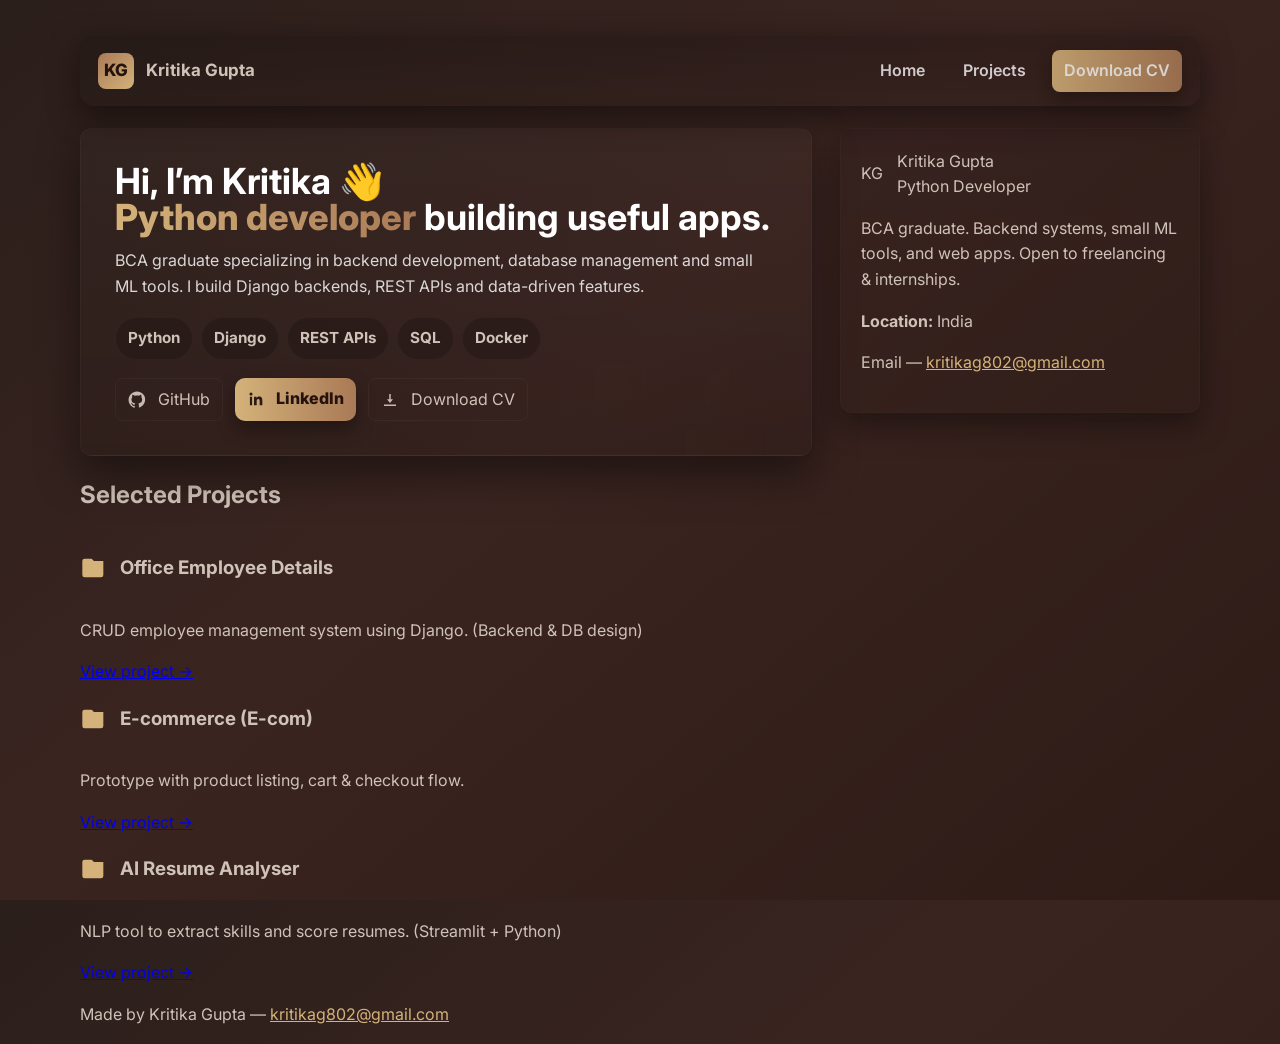
==== index.html @ 47e4eed4 "first commit" ====
<!doctype html>
<html lang="en">
<head>
  <meta charset="utf-8" />
  <meta name="viewport" content="width=device-width,initial-scale=1" />
  <title>Kritika Gupta — Home</title>
  <meta name="description" content="Kritika Gupta — Python developer. Portfolio." />
  <link href="https://fonts.googleapis.com/css2?family=Inter:wght@300;400;600;700;800&display=swap" rel="stylesheet">
  <link rel="stylesheet" href="style.css">
</head>
<body>
  <div class="wrap">

    <!-- NAV -->
    <nav class="nav" role="navigation" aria-label="Main navigation">
      <div class="brand">
        <div class="logo" aria-hidden>KG</div>
        <div class="brand-text">Kritika Gupta</div>
      </div>

      <div class="nav-links" id="navLinks">
        <a href="index.html" aria-current="page">Home</a>
        <a href="projects.html">Projects</a>
        <a class="cta" href="/mnt/data/Kritika.pdf" target="_blank" rel="noopener">Download CV</a>
      </div>

      <button id="navToggle" class="nav-toggle" aria-label="Toggle menu">☰</button>
    </nav>

    <!-- HERO + SIDEBAR -->
    <main>
      <section class="hero">
        <div class="hero-card fade-in">
          <h1>Hi, I’m Kritika 👋<br><span class="accent">Python developer</span> building useful apps.</h1>
          <p class="lead">BCA graduate specializing in backend development, database management and small ML tools. I build Django backends, REST APIs and data-driven features.</p>

          <div class="badges">
            <div class="badge">Python</div>
            <div class="badge">Django</div>
            <div class="badge">REST APIs</div>
            <div class="badge">SQL</div>
            <div class="badge">Docker</div>
          </div>

          <!-- Actions with inline SVG icons -->
          <div class="actions" style="margin-top:18px">
            <a class="btn-ghost" href="https://github.com/Kritikagupt" target="_blank" rel="noopener" aria-label="GitHub">
              <svg width="18" height="18" viewBox="0 0 24 24" fill="currentColor" style="vertical-align:middle;margin-right:8px">
                <path d="M12 .5C5.73.5.75 5.48.75 11.75c0 4.9 3.17 9.06 7.57 10.53.55.1.74-.24.74-.52 0-.26-.01-1.12-.02-2.03-3.08.67-3.73-1.48-3.73-1.48-.5-1.27-1.22-1.61-1.22-1.61-.99-.68.08-.67.08-.67 1.1.08 1.68 1.13 1.68 1.13.97 1.66 2.54 1.18 3.16.9.1-.7.38-1.18.69-1.45-2.46-.28-5.05-1.23-5.05-5.48 0-1.21.43-2.2 1.14-2.98-.11-.28-.5-1.43.11-2.98 0 0 .93-.3 3.06 1.14a10.6 10.6 0 0 1 2.79-.38c.95.01 1.9.13 2.79.38 2.13-1.44 3.06-1.14 3.06-1.14.61 1.55.22 2.7.11 2.98.71.78 1.14 1.77 1.14 2.98 0 4.25-2.59 5.2-5.05 5.48.39.33.73.98.73 1.98 0 1.43-.01 2.58-.01 2.93 0 .29.19.63.75.52 4.4-1.47 7.56-5.63 7.56-10.53C23.25 5.48 18.27.5 12 .5z"/>
              </svg>
              GitHub
            </a>

            <a class="cta" href="https://www.linkedin.com/in/kritika-gupta-817895284" target="_blank" rel="noopener" aria-label="LinkedIn">
              <svg width="18" height="18" viewBox="0 0 24 24" fill="currentColor" style="vertical-align:middle;margin-right:8px">
                <path d="M20.447 20.452h-3.554v-5.569c0-1.328-.024-3.037-1.852-3.037-1.853 0-2.136 1.446-2.136 2.939v5.667H9.35V9h3.414v1.561h.049c.476-.9 1.637-1.852 3.371-1.852 3.604 0 4.269 2.373 4.269 5.459v6.284zM5.337 7.433a2.07 2.07 0 1 1 0-4.14 2.07 2.07 0 0 1 0 4.14zM6.79 20.452H3.885V9H6.79v11.452z"/>
              </svg>
              LinkedIn
            </a>

            <a class="btn-ghost" href="/mnt/data/Kritika.pdf" target="_blank" rel="noopener" aria-label="Download CV">
              <svg width="18" height="18" viewBox="0 0 24 24" fill="currentColor" style="vertical-align:middle;margin-right:8px">
                <path d="M12 16l4-5h-3V4h-2v7H8l4 5zM4 18v2h16v-2H4z"/>
              </svg>
              Download CV
            </a>
          </div>

          <!-- decorative vector -->
          <svg class="hero-illustration" viewBox="0 0 600 400" xmlns="http://www.w3.org/2000/svg" aria-hidden="true">
            <defs>
              <linearGradient id="g1" x1="0" x2="1">
                <stop offset="0" stop-color="#D4B27A" stop-opacity="0.12"/>
                <stop offset="1" stop-color="#A97A56" stop-opacity="0.08"/>
              </linearGradient>
            </defs>
            <g fill="url(#g1)">
              <rect x="50" y="40" rx="26" ry="26" width="220" height="160"/>
              <circle cx="420" cy="120" r="70"/>
              <rect x="300" y="220" rx="18" ry="18" width="220" height="120"/>
            </g>
          </svg>
        </div>

        <!-- PROFILE SIDEBAR -->
        <aside class="profile-card fade-in" aria-labelledby="profile-name">
          <div class="profile-top">
            <!-- if profile.jpg exists it will show; otherwise fallback initials -->
            <div class="avatar-wrap">
              <img src="profile.jpg" alt="Kritika Gupta" class="avatar-img" onerror="this.style.display='none';this.nextElementSibling.style.display='flex'">
              <div class="avatar-fallback" style="display:flex">
                <div class="avatar-initials">KG</div>
              </div>
            </div>

            <div>
              <div id="profile-name" class="name">Kritika Gupta</div>
              <div class="muted">Python Developer</div>
            </div>
          </div>

          <div class="meta">
            <p class="muted">BCA graduate. Backend systems, small ML tools, and web apps. Open to freelancing & internships.</p>
            <p><strong>Location:</strong> India</p>
            <p class="muted">Email — <a href="mailto:kritikag802@gmail.com" style="color:var(--accent)">kritikag802@gmail.com</a></p>
          </div>
        </aside>
      </section>

      <!-- SELECTED PROJECTS PREVIEW -->
      <section class="section">
        <h2>Selected Projects</h2>
        <div class="grid">
          <article class="card">
            <div style="display:flex;align-items:center;gap:12px">
              <svg width="28" height="28" viewBox="0 0 24 24" fill="currentColor" style="flex-shrink:0;color:var(--accent)">
                <path d="M10 4l2 2h8v12a2 2 0 0 1-2 2H4a2 2 0 0 1-2-2V6a2 2 0 0 1 2-2h6z"/>
              </svg>
              <h3>Office Employee Details</h3>
            </div>
            <p class="muted">CRUD employee management system using Django. (Backend & DB design)</p>
            <a href="projects.html#office">View project →</a>
          </article>

          <article class="card">
            <div style="display:flex;align-items:center;gap:12px">
              <svg width="28" height="28" viewBox="0 0 24 24" fill="currentColor" style="flex-shrink:0;color:var(--accent)">
                <path d="M10 4l2 2h8v12a2 2 0 0 1-2 2H4a2 2 0 0 1-2-2V6a2 2 0 0 1 2-2h6z"/>
              </svg>
              <h3>E-commerce (E-com)</h3>
            </div>
            <p class="muted">Prototype with product listing, cart & checkout flow.</p>
            <a href="projects.html#ecom">View project →</a>
          </article>

          <article class="card">
            <div style="display:flex;align-items:center;gap:12px">
              <svg width="28" height="28" viewBox="0 0 24 24" fill="currentColor" style="flex-shrink:0;color:var(--accent)">
                <path d="M10 4l2 2h8v12a2 2 0 0 1-2 2H4a2 2 0 0 1-2-2V6a2 2 0 0 1 2-2h6z"/>
              </svg>
              <h3>AI Resume Analyser</h3>
            </div>
            <p class="muted">NLP tool to extract skills and score resumes. (Streamlit + Python)</p>
            <a href="projects.html#ai-resume">View project →</a>
          </article>
        </div>
      </section>

    </main>

    <footer>
      <p>Made by Kritika Gupta — <a href="mailto:kritikag802@gmail.com" style="color:var(--accent)">kritikag802@gmail.com</a></p>
    </footer>
  </div>

  <script src="script.js"></script>
</body>
</html>
---- style.css ----
/* style.css — Dark + Sharp Brown (professional) theme for Kritika */

:root{
  --bg-dark-1: #2b1f1b;
  --bg-dark-2: #3a2420;
  --panel: #3f2924;
  --muted: #cfc2b8;
  --accent: #d4b27a;
  --accent-2: #a97a56;
  --glass: rgba(255,255,255,0.03);
  --radius: 12px;
  --max-width: 1120px;
}

/* Base */
*{box-sizing:border-box}
html,body{height:100%}
body{
  margin:0;
  font-family: Inter, system-ui, -apple-system, 'Segoe UI', Roboto, 'Helvetica Neue', Arial;
  background: linear-gradient(140deg, var(--bg-dark-1) 0%, var(--bg-dark-2) 45%, #2e1b16 100%);
  color:var(--muted);
  -webkit-font-smoothing:antialiased;
  -moz-osx-font-smoothing:grayscale;
  line-height:1.6;
  padding:36px 24px;
  display:flex;
  justify-content:center;
  align-items:flex-start;
}

.wrap{width:100%;max-width:var(--max-width)}

/* NAV */
.nav{
  display:flex;align-items:center;justify-content:space-between;padding:14px 18px;border-radius:calc(var(--radius) + 2px);
  background: linear-gradient(180deg, rgba(0,0,0,0.18), rgba(0,0,0,0.08));
  box-shadow: 0 10px 30px rgba(13,9,8,0.6);
  position:relative;
}
.brand{display:flex;align-items:center;gap:12px;font-weight:700;font-size:1.06rem;color:var(--muted)}
.brand .logo{width:36px;height:36px;border-radius:8px;background:linear-gradient(135deg,var(--accent-2),var(--accent));display:flex;align-items:center;justify-content:center;font-weight:800;color:#23120e}
.brand-text{font-weight:700;color:var(--muted)}

.nav-links{display:flex;gap:14px;align-items:center}
.nav-links a{color:rgba(255,255,255,0.9);text-decoration:none;padding:8px 12px;border-radius:8px;font-weight:600;opacity:0.85}
.nav-links a:hover{opacity:1;color:#fff}

.cta{background:linear-gradient(90deg,var(--accent),var(--accent-2));color:#23120e;padding:8px 12px;border-radius:10px;font-weight:800;text-decoration:none;box-shadow:0 8px 18px rgba(0,0,0,0.35)}
.btn-ghost{background:transparent;border:1px solid rgba(255,255,255,0.04);padding:8px 12px;border-radius:8px;color:var(--muted);text-decoration:none}

/* mobile nav toggle */
.nav-toggle{display:none;background:transparent;border:0;color:var(--muted);font-size:20px;cursor:pointer}
@media (max-width:880px){
  .nav-links{display:none;flex-direction:column;position:absolute;right:18px;top:68px;background:var(--panel);padding:12px;border-radius:12px;box-shadow:0 12px 40px rgba(0,0,0,0.6)}
  .nav-toggle{display:block}
}

/* HERO */
.hero{display:grid;grid-template-columns:1fr 360px;gap:28px;align-items:start;margin-top:22px}
@media (max-width:920px){.hero{grid-template-columns:1fr}}

.hero-card{
  position:relative;overflow:hidden;border-radius:var(--radius);padding:34px;background:linear-gradient(180deg, rgba(255,255,255,0.02), rgba(0,0,0,0.08));
  box-shadow:0 18px 40px rgba(8,6,5,0.5);
  border:1px solid rgba(255,255,255,0.03);
}
.hero-illustration{position:absolute;right:16px;bottom:-40px;width:260px;max-width:30%;opacity:0.08;pointer-events:none;filter:grayscale(10%)}

h1{font-size:36px;margin:0 0 12px 0;line-height:1.02;color:#fff}
.accent{background:linear-gradient(90deg,var(--accent),var(--accent-2));-webkit-background-clip:text;background-clip:text;color:transparent;font-weight:800}
.lead{color:rgba(255,255,255,0.82);margin:0 0 18px 0}

.badges{display:flex;gap:8px;flex-wrap:wrap}
.badge{padding:8px 12px;background:rgba(0,0,0,0.18);border-radius:999px;border:1px solid rgba(255,255,255,0.03);font-weight:700;color:var(--muted);font-size:0.95rem}

.actions{margin-top:18px;display:flex;gap:12px;flex-wrap:wrap}
.actions a svg{opacity:0.95;vertical-align:middle}
.actions a:hover svg{transform:scale(1.06);transition:transform .12s}

/* PROFILE SIDEBAR */
.profile-card{border-radius:var(--radius);padding:20px;background:linear-gradient(180deg, rgba(0,0,0,0.06), rgba(0,0,0,0.04));box-shadow:0 12px 30px rgba(8,6,5,0.45);border:1px solid rgba(255,255,255,0.02)}
.profile-top{display:flex;gap:14px;align-items:center}
.avatar-wrap{display:flex;align-items:center;gap:12px;margin-top:0}
.avatar-img{width:88px;height:88px;border-radius:12px;object-fit:cover;display:block;box-shadow:0 8px 30px rgba(0,0,0,0.45);border:2px solid rgba(255,255,255,0.03}
.avatar-fallback{width:88px;height:88px;border-radius:12px;background:linear-gradient(135deg,var(--accent-2),var(--accent));align-items:center;justify-content:center;box-shadow:0 8px 30px rgba(0,0,0,0.45)}
.avatar-initials{font-weight:800;color:#23120e;font-size:28px}

.name{font-weight:800;font-size:1.05rem;color:#fff}
.meta{margin-top:12px}
.meta p{margin:6px 0;color:var(--muted)}

/* PROJECTS */
.section{margin-top:18px}
.grid{display:grid;grid-template-columns:repeat(3,1fr);gap:16px}
@media (max-width:1100px){.grid{grid-template-columns:repeat(2,1fr)}}
@media (max-width:700px){.grid{grid-template-columns:1fr}}

.card{position:relative;overflow:hidden;border-radius:12px;padding:18px;background:var(--panel);box-shadow:0 8px 30px rgba(8,6,5,0.45);border:1px solid rgba(255,255,255,0.02);transition:transform .28s ease, box-shadow .28s ease}
.card:hover{transform:translateY(-8px);box-shadow:0 24px 60px rgba(4,3,3,0.6)}
.card h3{margin:0 0 8px 0;color:#fff}
.card p{margin:0 0 12px 0;color:var(--muted)}
.card a{font-weight:700;color:var(--accent)}
.card .tag{display:inline-block;padding:6px 10px;border-radius:999px;font-size:12px;background:rgba(0,0,0,0.12);border:1px solid rgba(255,255,255,0.02);color:var(--muted);margin-top:8px}

/* SKILLS */
.skills{display:flex;flex-direction:column;gap:12px}
.skill{display:flex;align-items:center;gap:12px}
.skill strong{width:140px;color:rgba(255,255,255,0.92)}
.skill .bar{height:10px;background:rgba(255,255,255,0.03);border-radius:999px;overflow:hidden;flex:1}
.skill .bar > span{display:block;height:100%;border-radius:999px;background:linear-gradient(90deg,var(--accent),var(--accent-2));width:0;transition:width 1000ms cubic-bezier(.2,.9,.3,1)}
.skill[data-fill='92'] .bar > span{width:92%}
.skill[data-fill='85'] .bar > span{width:85%}
.skill[data-fill='78'] .bar > span{width:78%}
.skill[data-fill='80'] .bar > span{width:80%}
.skill[data-fill='65'] .bar > span{width:65%}
.loaded .skill .bar > span{opacity:1}

/* FORM (not used) */
form.card{display:flex;flex-direction:column;gap:10px}
form input, form textarea{width:100%;padding:12px;border-radius:8px;border:1px solid rgba(255,255,255,0.04);background:transparent;color:var(--muted)}

/* FOOTER */
footer{margin-top:28px;text-align:center;color:var(--muted);font-size:14px}

/* helpers */
.muted{color:var(--muted)}
.row{display:flex;gap:14px}

/* Accessibility: focus ring */
a:focus, button:focus, input:focus, textarea:focus{outline:3px solid rgba(168,135,102,0.14);outline-offset:3px}

/* small screen tweaks */
@media (max-width:520px){
  body{padding:20px 12px}
  h1{font-size:26px}
  .brand{font-size:0.95rem}
}
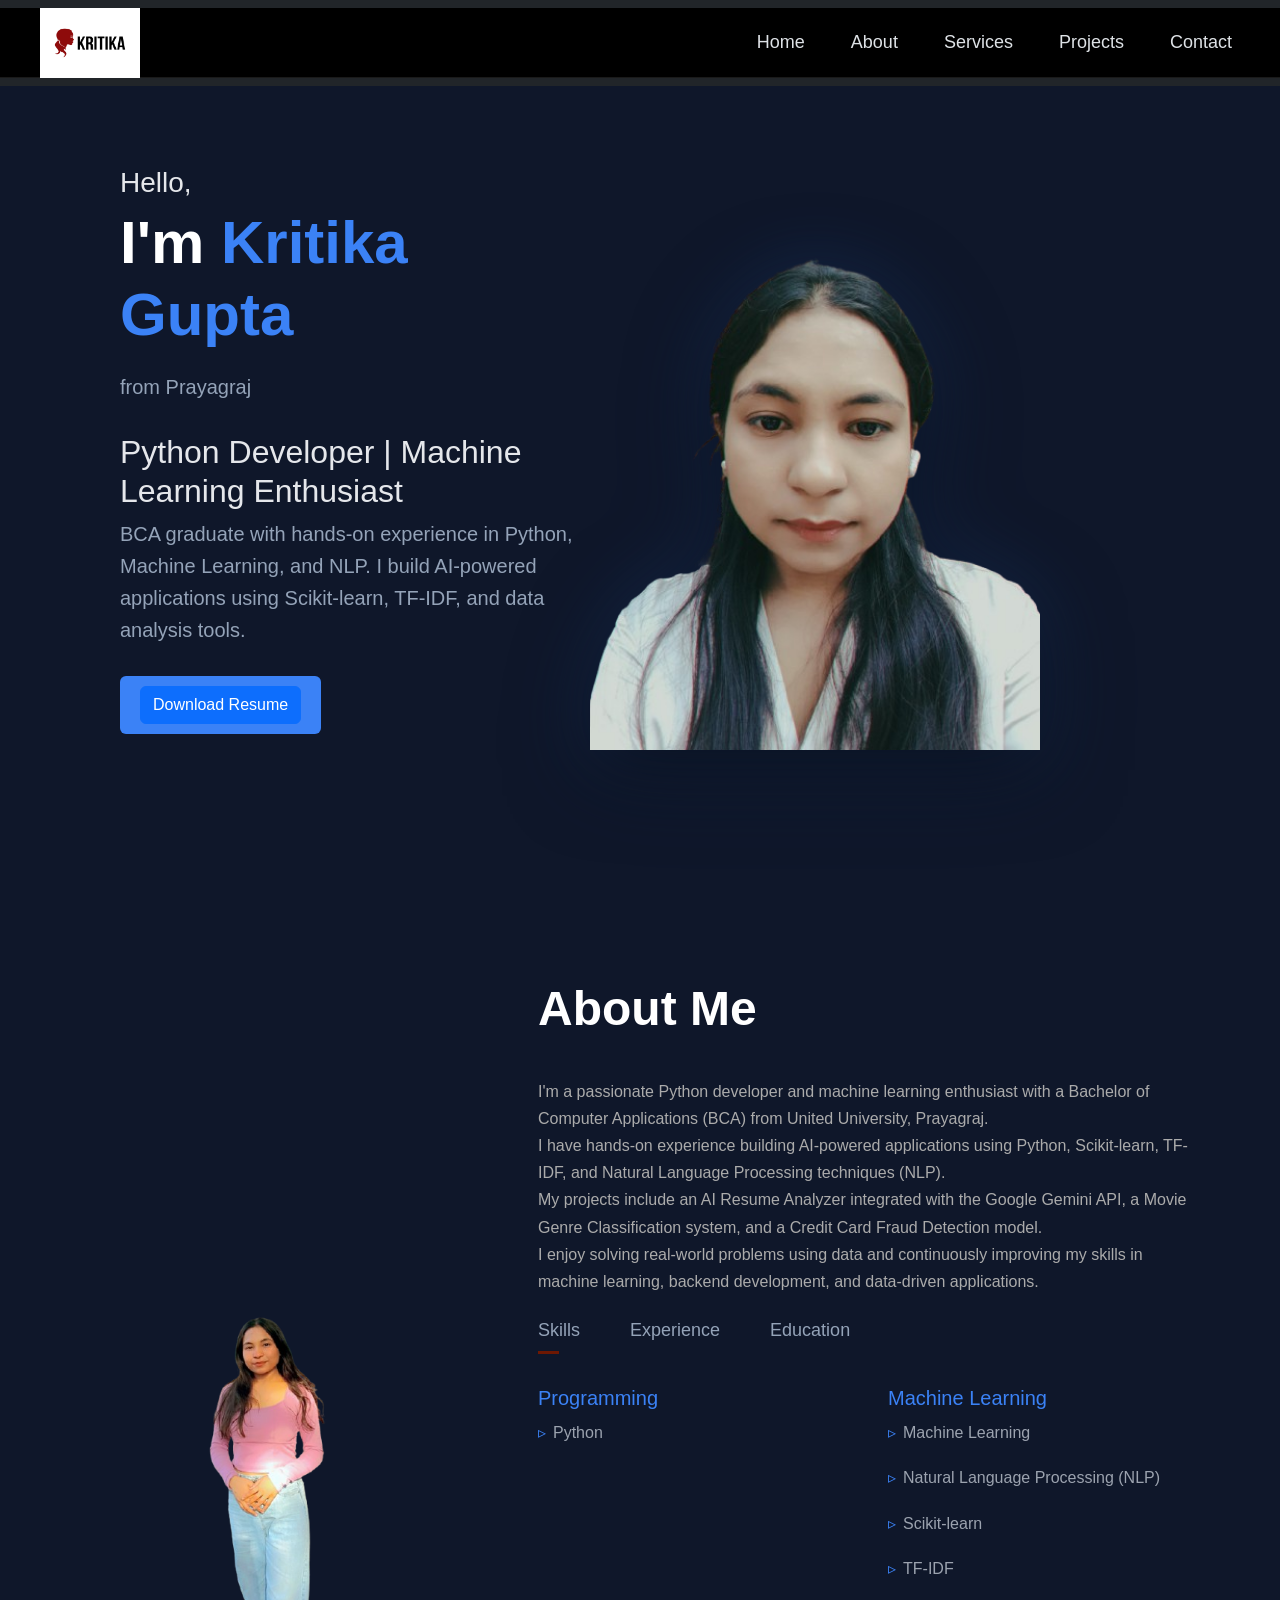
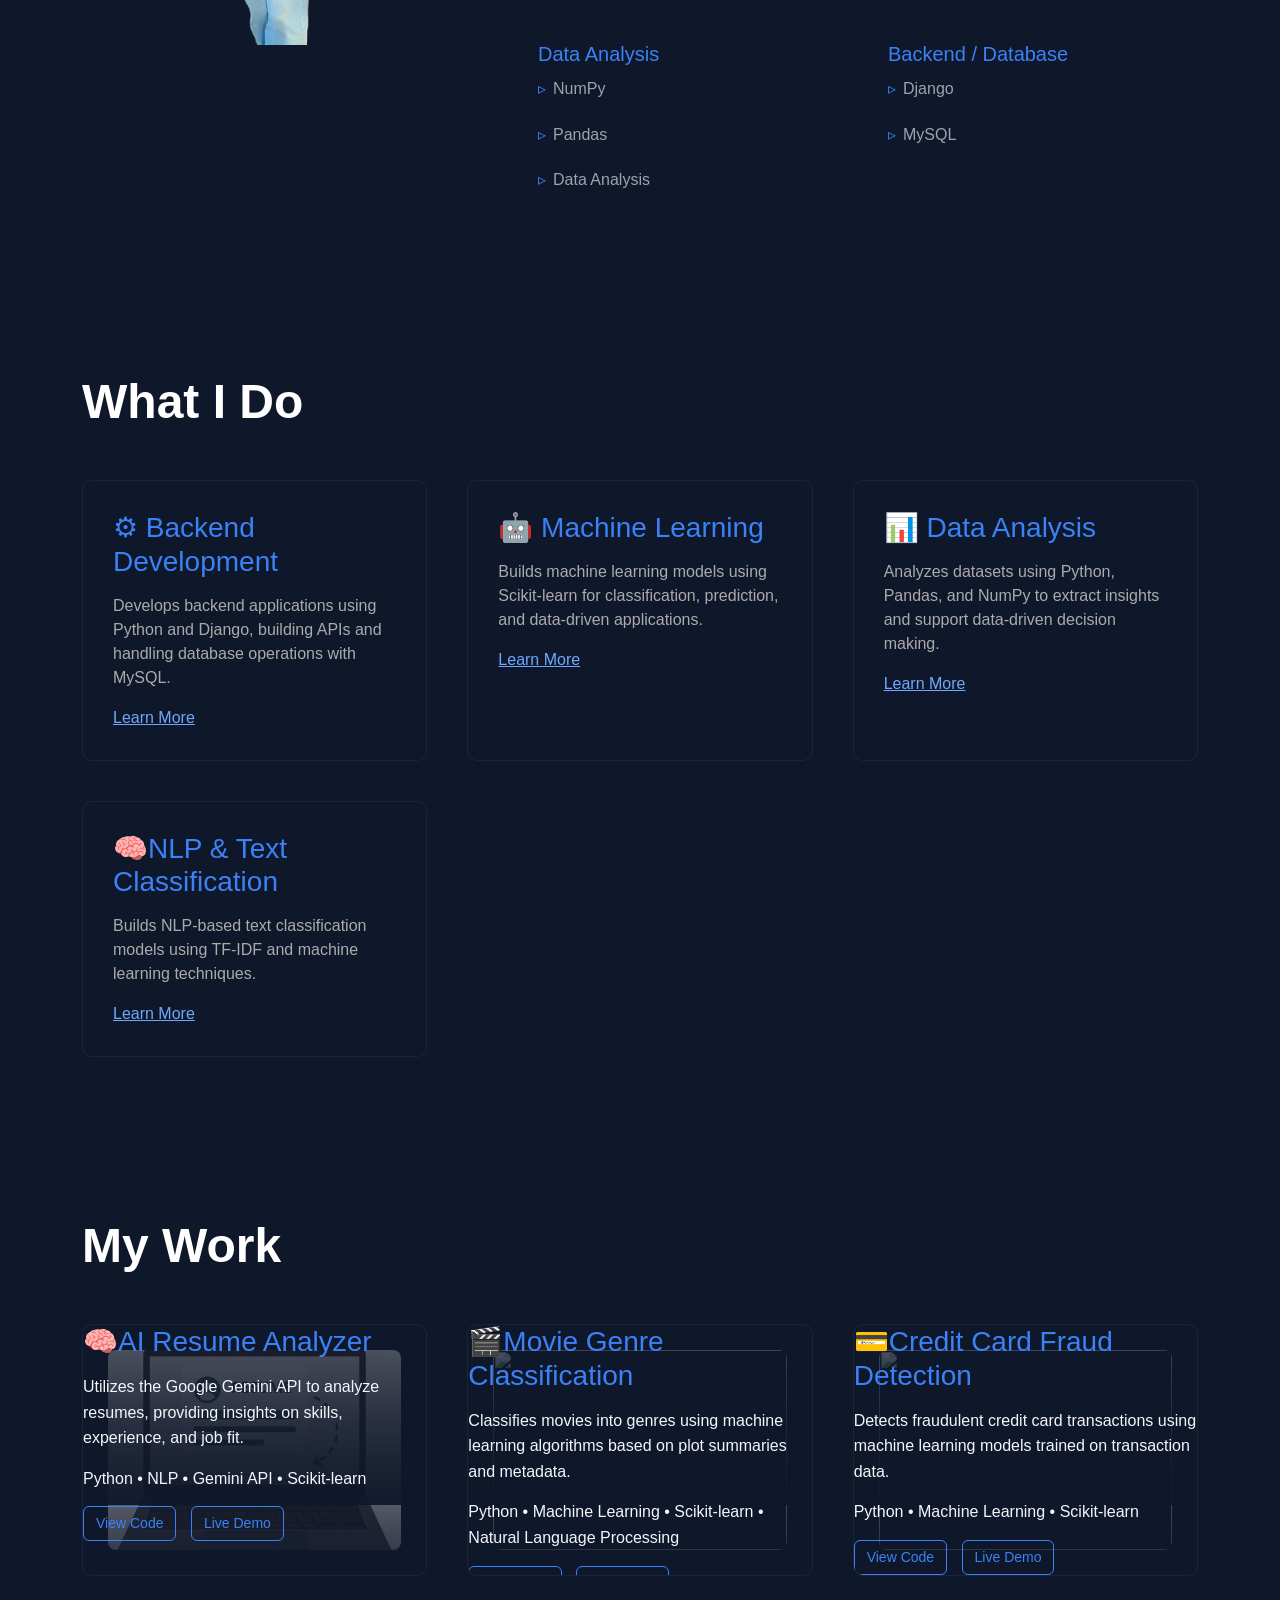
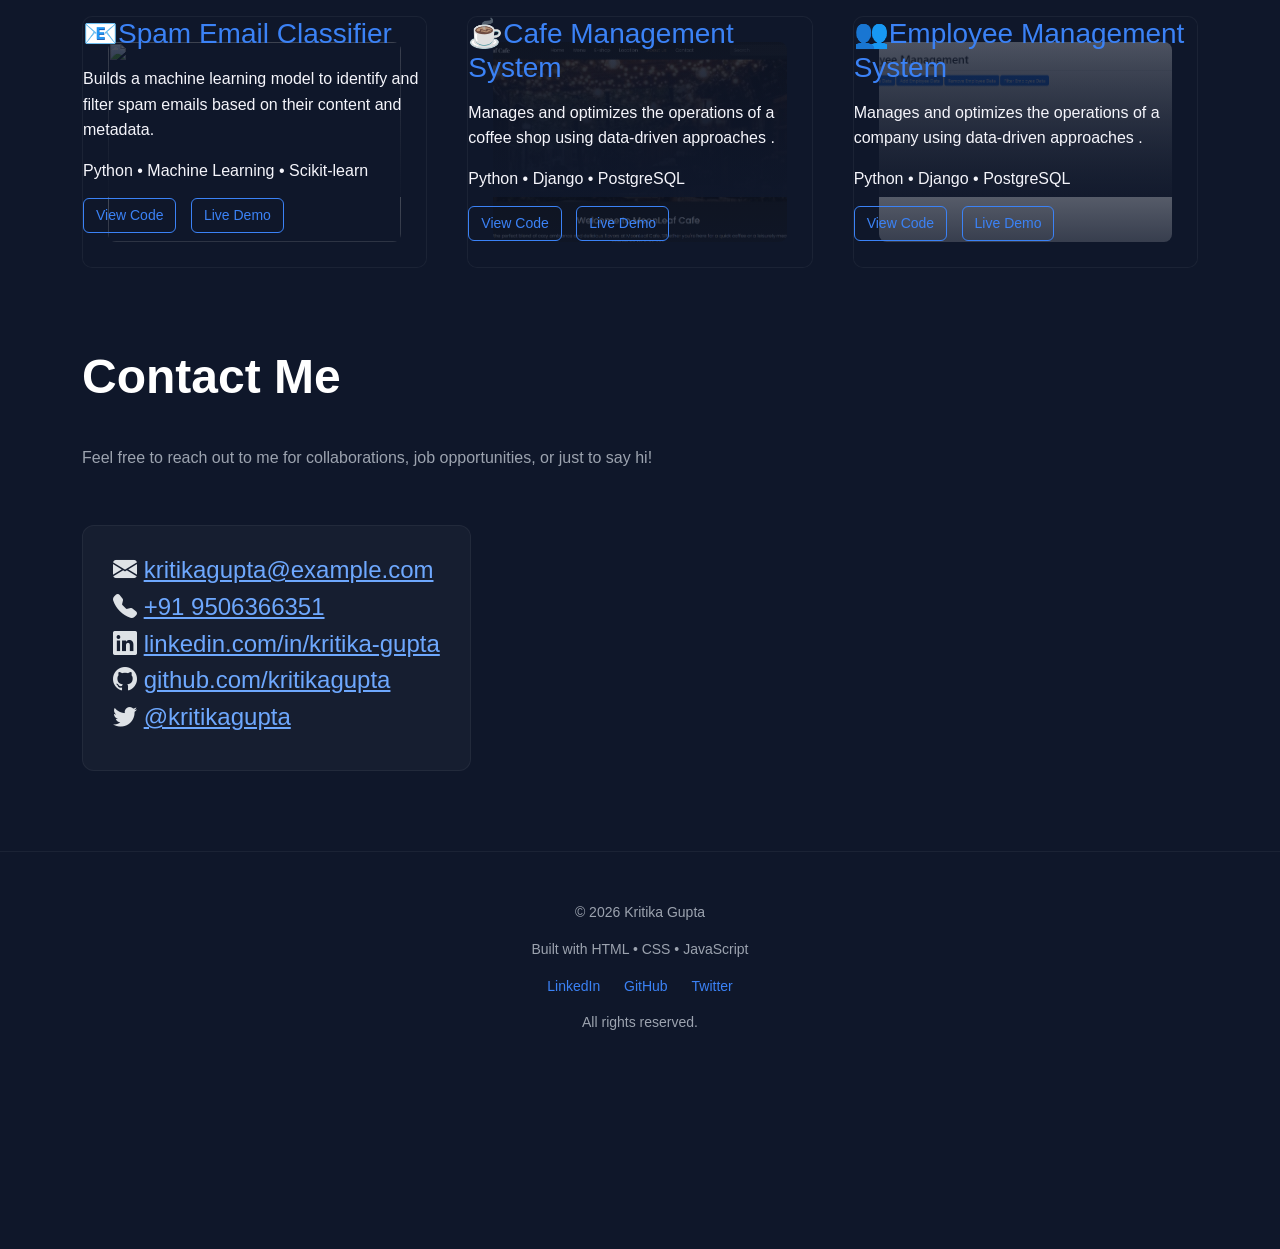
==== commit b5405b6b: "commit" ====
--- a/index.html
+++ b/index.html
@@ -1,158 +1,350 @@
-<!doctype html>
+<!DOCTYPE html>
 <html lang="en">
 <head>
-  <meta charset="utf-8" />
-  <meta name="viewport" content="width=device-width,initial-scale=1" />
-  <title>Kritika Gupta — Home</title>
-  <meta name="description" content="Kritika Gupta — Python developer. Portfolio." />
-  <link href="https://fonts.googleapis.com/css2?family=Inter:wght@300;400;600;700;800&display=swap" rel="stylesheet">
+  <meta charset="UTF-8">
+  <meta name="viewport" content="width=device-width, initial-scale=1.0">
+  <title>My Portfolio</title>
+  <link href="https://cdn.jsdelivr.net/npm/bootstrap@5.3.8/dist/css/bootstrap.min.css" 
+  rel="stylesheet" integrity="sha384-sRIl4kxILFvY47J16cr9ZwB07vP4J8+LH7qKQnuqkuIAvNWLzeN8tE5YBujZqJLB" crossorigin="anonymous">
+  <link rel="stylesheet" href="https://cdn.jsdelivr.net/npm/bootstrap-icons@1.11.3/font/bootstrap-icons.css">
+  <link rel="stylesheet" href="https://cdnjs.cloudflare.com/ajax/libs/font-awesome/6.5.0/css/all.min.css">
   <link rel="stylesheet" href="style.css">
 </head>
 <body>
-  <div class="wrap">
-
-    <!-- NAV -->
-    <nav class="nav" role="navigation" aria-label="Main navigation">
-      <div class="brand">
-        <div class="logo" aria-hidden>KG</div>
-        <div class="brand-text">Kritika Gupta</div>
-      </div>
-
-      <div class="nav-links" id="navLinks">
-        <a href="index.html" aria-current="page">Home</a>
-        <a href="projects.html">Projects</a>
-        <a class="cta" href="/mnt/data/Kritika.pdf" target="_blank" rel="noopener">Download CV</a>
-      </div>
-
-      <button id="navToggle" class="nav-toggle" aria-label="Toggle menu">☰</button>
-    </nav>
-
-    <!-- HERO + SIDEBAR -->
-    <main>
-      <section class="hero">
-        <div class="hero-card fade-in">
-          <h1>Hi, I’m Kritika 👋<br><span class="accent">Python developer</span> building useful apps.</h1>
-          <p class="lead">BCA graduate specializing in backend development, database management and small ML tools. I build Django backends, REST APIs and data-driven features.</p>
-
-          <div class="badges">
-            <div class="badge">Python</div>
-            <div class="badge">Django</div>
-            <div class="badge">REST APIs</div>
-            <div class="badge">SQL</div>
-            <div class="badge">Docker</div>
+<!------------------navbar------------------ -->
+ <nav class="navbar navbar-expand-lg navbar-dark bg-dark fixed-top">
+    <div class="container-fluid">
+      <a class="navbar-brand d-flex align-items-center" href="#">
+        <img src="images/logo.png" alt="Logo" width="100" height="70" class="d-inline-block align-top me-2">
+      </a>
+      <button class="navbar-toggler" type="button" data-bs-toggle="collapse" data-bs-target="#navbarNav" aria-controls="navbarNav" aria-expanded="false" aria-label="Toggle navigation">
+        <span class="navbar-toggler-icon"></span>
+      </button>
+      <div class="collapse navbar-collapse" id="navbarNav">
+        <ul class="navbar-nav ms-auto">
+          <li class="nav-item">
+            <a class="nav-link" href="#header">Home</a>
+          </li>
+          <li class="nav-item">
+            <a class="nav-link" href="#about">About </a>
+          </li>
+          <li class="nav-item">
+            <a class="nav-link" href="#services">Services</a>
+          </li>
+          <li class="nav-item">
+            <a class="nav-link" href="#projects">Projects</a>
+          </li>
+          <li class="nav-item">
+            <a class="nav-link" href="#contact">Contact</a>
+          </li>
+        </ul>
+      </div>
+    </div>
+  </nav>
+<!-- ------------------header------------------ -->
+<div id="header">
+  <section class="hero">
+    <div class="hero-text">
+        <h3>Hello,</h3> <h1>I'm <span>Kritika Gupta</span> 
+        </h1>
+        <p class="location">from Prayagraj</p>
+        
+        <h2>Python Developer | Machine Learning Enthusiast</h2>
+        <p>BCA graduate with hands-on experience in Python, Machine Learning,
+          and NLP. I build AI-powered applications using Scikit-learn,
+          TF-IDF, and data analysis tools.
+        </p>
+
+        <button>
+          <a href="resume.pdf" class="btn btn-primary" download>Download Resume</a>
+        </button>
+    </div>
+
+    <div class="hero-image">
+        <img src="images/me1.png" alt="Kritika">
+    </div>
+  </section>
+</div> 
+<!------------------about------------------>
+<div id="about" class="fade-in">
+  <div class="container">
+    <div class="row">
+      <div class="about-col-1">
+         <img src="images/me2.png">
+      </div>
+        <div class="about-col-2">
+          <h1 class="sub-title">About Me</h1>
+          <p>I'm a passionate Python developer and machine learning enthusiast with a Bachelor of Computer Applications (BCA) from United University, Prayagraj.
+
+              <br>I have hands-on experience building AI-powered applications using Python, Scikit-learn, TF-IDF, and Natural Language Processing techniques (NLP).
+
+              <br>My projects include an AI Resume Analyzer integrated with the Google Gemini API, a Movie Genre Classification system, and a Credit Card Fraud Detection model.
+              <br>I enjoy solving real-world problems using data and continuously improving my skills in machine learning, backend development, and data-driven applications.</p>
+          <div class="tab-titles">
+           <button class="tab-links active-links" onclick="opentab(event,'skills')">Skills</button>
+           <button class="tab-links" onclick="opentab(event,'experience')">Experience</button>
+           <button class="tab-links" onclick="opentab(event,'education')">Education</button>
           </div>
-
-          <!-- Actions with inline SVG icons -->
-          <div class="actions" style="margin-top:18px">
-            <a class="btn-ghost" href="https://github.com/Kritikagupt" target="_blank" rel="noopener" aria-label="GitHub">
-              <svg width="18" height="18" viewBox="0 0 24 24" fill="currentColor" style="vertical-align:middle;margin-right:8px">
-                <path d="M12 .5C5.73.5.75 5.48.75 11.75c0 4.9 3.17 9.06 7.57 10.53.55.1.74-.24.74-.52 0-.26-.01-1.12-.02-2.03-3.08.67-3.73-1.48-3.73-1.48-.5-1.27-1.22-1.61-1.22-1.61-.99-.68.08-.67.08-.67 1.1.08 1.68 1.13 1.68 1.13.97 1.66 2.54 1.18 3.16.9.1-.7.38-1.18.69-1.45-2.46-.28-5.05-1.23-5.05-5.48 0-1.21.43-2.2 1.14-2.98-.11-.28-.5-1.43.11-2.98 0 0 .93-.3 3.06 1.14a10.6 10.6 0 0 1 2.79-.38c.95.01 1.9.13 2.79.38 2.13-1.44 3.06-1.14 3.06-1.14.61 1.55.22 2.7.11 2.98.71.78 1.14 1.77 1.14 2.98 0 4.25-2.59 5.2-5.05 5.48.39.33.73.98.73 1.98 0 1.43-.01 2.58-.01 2.93 0 .29.19.63.75.52 4.4-1.47 7.56-5.63 7.56-10.53C23.25 5.48 18.27.5 12 .5z"/>
-              </svg>
-              GitHub
-            </a>
-
-            <a class="cta" href="https://www.linkedin.com/in/kritika-gupta-817895284" target="_blank" rel="noopener" aria-label="LinkedIn">
-              <svg width="18" height="18" viewBox="0 0 24 24" fill="currentColor" style="vertical-align:middle;margin-right:8px">
-                <path d="M20.447 20.452h-3.554v-5.569c0-1.328-.024-3.037-1.852-3.037-1.853 0-2.136 1.446-2.136 2.939v5.667H9.35V9h3.414v1.561h.049c.476-.9 1.637-1.852 3.371-1.852 3.604 0 4.269 2.373 4.269 5.459v6.284zM5.337 7.433a2.07 2.07 0 1 1 0-4.14 2.07 2.07 0 0 1 0 4.14zM6.79 20.452H3.885V9H6.79v11.452z"/>
-              </svg>
-              LinkedIn
-            </a>
-
-            <a class="btn-ghost" href="/mnt/data/Kritika.pdf" target="_blank" rel="noopener" aria-label="Download CV">
-              <svg width="18" height="18" viewBox="0 0 24 24" fill="currentColor" style="vertical-align:middle;margin-right:8px">
-                <path d="M12 16l4-5h-3V4h-2v7H8l4 5zM4 18v2h16v-2H4z"/>
-              </svg>
-              Download CV
-            </a>
-          </div>
-
-          <!-- decorative vector -->
-          <svg class="hero-illustration" viewBox="0 0 600 400" xmlns="http://www.w3.org/2000/svg" aria-hidden="true">
-            <defs>
-              <linearGradient id="g1" x1="0" x2="1">
-                <stop offset="0" stop-color="#D4B27A" stop-opacity="0.12"/>
-                <stop offset="1" stop-color="#A97A56" stop-opacity="0.08"/>
-              </linearGradient>
-            </defs>
-            <g fill="url(#g1)">
-              <rect x="50" y="40" rx="26" ry="26" width="220" height="160"/>
-              <circle cx="420" cy="120" r="70"/>
-              <rect x="300" y="220" rx="18" ry="18" width="220" height="120"/>
-            </g>
-          </svg>
-        </div>
-
-        <!-- PROFILE SIDEBAR -->
-        <aside class="profile-card fade-in" aria-labelledby="profile-name">
-          <div class="profile-top">
-            <!-- if profile.jpg exists it will show; otherwise fallback initials -->
-            <div class="avatar-wrap">
-              <img src="profile.jpg" alt="Kritika Gupta" class="avatar-img" onerror="this.style.display='none';this.nextElementSibling.style.display='flex'">
-              <div class="avatar-fallback" style="display:flex">
-                <div class="avatar-initials">KG</div>
-              </div>
-            </div>
-
-            <div>
-              <div id="profile-name" class="name">Kritika Gupta</div>
-              <div class="muted">Python Developer</div>
-            </div>
-          </div>
-
-          <div class="meta">
-            <p class="muted">BCA graduate. Backend systems, small ML tools, and web apps. Open to freelancing & internships.</p>
-            <p><strong>Location:</strong> India</p>
-            <p class="muted">Email — <a href="mailto:kritikag802@gmail.com" style="color:var(--accent)">kritikag802@gmail.com</a></p>
-          </div>
-        </aside>
-      </section>
-
-      <!-- SELECTED PROJECTS PREVIEW -->
-      <section class="section">
-        <h2>Selected Projects</h2>
-        <div class="grid">
-          <article class="card">
-            <div style="display:flex;align-items:center;gap:12px">
-              <svg width="28" height="28" viewBox="0 0 24 24" fill="currentColor" style="flex-shrink:0;color:var(--accent)">
-                <path d="M10 4l2 2h8v12a2 2 0 0 1-2 2H4a2 2 0 0 1-2-2V6a2 2 0 0 1 2-2h6z"/>
-              </svg>
-              <h3>Office Employee Details</h3>
-            </div>
-            <p class="muted">CRUD employee management system using Django. (Backend & DB design)</p>
-            <a href="projects.html#office">View project →</a>
-          </article>
-
-          <article class="card">
-            <div style="display:flex;align-items:center;gap:12px">
-              <svg width="28" height="28" viewBox="0 0 24 24" fill="currentColor" style="flex-shrink:0;color:var(--accent)">
-                <path d="M10 4l2 2h8v12a2 2 0 0 1-2 2H4a2 2 0 0 1-2-2V6a2 2 0 0 1 2-2h6z"/>
-              </svg>
-              <h3>E-commerce (E-com)</h3>
-            </div>
-            <p class="muted">Prototype with product listing, cart & checkout flow.</p>
-            <a href="projects.html#ecom">View project →</a>
-          </article>
-
-          <article class="card">
-            <div style="display:flex;align-items:center;gap:12px">
-              <svg width="28" height="28" viewBox="0 0 24 24" fill="currentColor" style="flex-shrink:0;color:var(--accent)">
-                <path d="M10 4l2 2h8v12a2 2 0 0 1-2 2H4a2 2 0 0 1-2-2V6a2 2 0 0 1 2-2h6z"/>
-              </svg>
-              <h3>AI Resume Analyser</h3>
-            </div>
-            <p class="muted">NLP tool to extract skills and score resumes. (Streamlit + Python)</p>
-            <a href="projects.html#ai-resume">View project →</a>
-          </article>
-        </div>
-      </section>
-
-    </main>
-
-    <footer>
-      <p>Made by Kritika Gupta — <a href="mailto:kritikag802@gmail.com" style="color:var(--accent)">kritikag802@gmail.com</a></p>
-    </footer>
-  </div>
-
-  <script src="script.js"></script>
+          <div class="tab-contents active-tab" id="skills">
+
+             <div class="skills-grid">
+
+                <div class="skill-group">
+                   <h4>Programming</h4>
+                      <ul>
+                        <li>Python</li>
+                      </ul>
+                </div>
+
+                <div class="skill-group">
+                  <h4>Machine Learning</h4>
+                    <ul>
+                      <li>Machine Learning</li>
+                      <li>Natural Language Processing (NLP)</li>
+                      <li>Scikit-learn</li>
+                      <li>TF-IDF</li>
+                    </ul>
+                </div>
+
+                <div class="skill-group">
+                 <h4>Data Analysis</h4>
+                   <ul>
+                     <li>NumPy</li>
+                     <li>Pandas</li>
+                     <li>Data Analysis</li>
+                   </ul>
+                </div>
+
+                <div class="skill-group">
+                 <h4>Backend / Database</h4>
+                  <ul>
+                   <li>Django</li>
+                   <li>MySQL</li>
+                   </ul>
+                </div>
+
+             </div>
+
+          
+ 
+        </div>
+
+        <div class="tab-contents" id="experience">
+          <ul>
+           
+              <li>
+                 <span>Software Testing Intern – PIYSAN MedCare Pvt. Ltd.</span><br>
+                  Performed functional testing of PHP-based web applications, identified bugs, and validated application features to improve software reliability.              </li>
+
+               <li>
+                  <span>Software Developer Intern – Bluestock Finetech</span><br>
+                    Assisted in backend development using Python and supported debugging and SQL query optimization.
+               </li>
+
+               <li>
+                  <span>Back Office Support – Avantive Solutions</span><br>
+                     Maintained operational records and supported internal workflow processes.
+               </li>
+
+         </ul>
+       </div>
+
+       <div class="tab-contents" id="education">
+        <ul>
+          <li>
+            <span>Bachelor of Computer Applications (BCA)</span><br>
+               Specialization: Data Science<br>
+                United University, Prayagraj<br>
+                Year: 2022 – 2025
+          </li>
+
+          <li>
+            <span>Higher Secondary Education</span><br>
+              Stream: Science<br>
+              CBSE Board<br>
+              Year: 2021 – 2022
+          </li>
+
+           <li>
+            <span>High School Education</span><br>
+              CBSE Board<br>
+              Year: 2019 – 2020
+          </li>
+       </ul>
+      </div>
+    </div>
+   </div> 
+  </div>
+</div>
+</div>
+<!-- ------------------services------------------ -->
+<div id="services" class="fade-in">
+  <div class="container">
+    <h1 class="sub-title">What I Do</h1>
+    <div class="services-list">
+      <div class="service-item">
+        <h3>⚙ Backend Development</h3>
+        <p>Develops backend applications using Python and Django, building APIs and handling database operations with MySQL.</p>
+        <a href="#" >Learn More</a>
+      </div>
+      <div class="service-item">
+        <h3>🤖 Machine Learning </h3>
+        <p>Builds machine learning models using Scikit-learn for classification, prediction, and data-driven applications.</p>
+        <a href="#" >Learn More</a> 
+      </div>
+      <div class="service-item">
+        <h3>📊 Data Analysis</h3>
+        <p>Analyzes datasets using Python, Pandas, and NumPy to extract insights and support data-driven decision making.</p>
+        <a href="#" >Learn More</a>
+      </div>
+      <div class="service-item">
+        <h3>🧠NLP & Text Classification</h3>
+        <p>Builds NLP-based text classification models using TF-IDF and machine learning techniques.</p>
+        <a href="#" >Learn More</a>
+      </div>
+    </div>
+  </div>
+</div>
+
+<!-- ------------------projects------------------ -->
+<div id="projects" class="fade-in">
+  <div class="container">
+    <h1 class="sub-title">My Work</h1>
+    <div class="projects-list">
+   <div class="projects-item">
+        <img src="images/work1.jpg">
+        <div class="layer">
+        <h3>🧠AI Resume Analyzer</h3>
+        <p>Utilizes the Google Gemini API to analyze resumes, providing insights on skills, experience, and job fit.</p>
+        <p class="tech">Python • NLP • Gemini API • Scikit-learn</p>
+        <div class="project-links">
+        <a href="https://github.com/Kritikagupt/ai-resume-analyser" target="_blank">View Code</a>
+        <a href="https://www.linkedin.com/posts/kritika-gupta-817895284_airesumeanalyser-machinelearning-nlp-activity-7411992925909393408-Nnj7?utm_source=share&utm_medium=member_desktop&rcm=ACoAAEUvn1MBFCBWqFnZ-S76VjAs6tc_GB7m7OA" target="_blank">Live Demo</a>
+        </div>
+      </div>
+      </div>
+ <div class="projects-item">
+        <img src="images/work2.jpg">
+        <div class="layer">
+        <h3>🎬Movie Genre Classification</h3>
+        <p>Classifies movies into genres using machine learning algorithms based on plot summaries and metadata.</p>
+        <p class="tech">Python • Machine Learning • Scikit-learn • Natural Language Processing </p>
+        <div class="project-links">
+          <a href="https://github.com/Kritikagupt/MY-DAILY-WORK/tree/main/Task-1-Movie-Genre-Classification" target="_blank">View Code</a>
+          <a href="https://www.linkedin.com/posts/kritika-gupta-817895284_machinelearning-nlp-datascience-activity-7430251108779929601-krdo?utm_source=share&utm_medium=member_desktop&rcm=ACoAAEUvn1MBFCBWqFnZ-S76VjAs6tc_GB7m7OA" target="_blank">Live Demo</a>
+        </div>
+        </div>
+      </div>
+
+      <div class="projects-item">
+        <img src="images/work3.jpg">
+        <div class="layer">
+        <h3>💳Credit Card Fraud Detection</h3>
+        <p>Detects fraudulent credit card transactions using machine learning models trained on transaction data.</p>
+        <p class="tech">Python • Machine Learning • Scikit-learn</p>
+        <div class="project-links">
+          <a href="https://github.com/Kritikagupt/MY-DAILY-WORK/tree/main/Task-2-Credit-Card-Fraud-Prediction" target="_blank">View Code</a>
+          <a href="https://www.linkedin.com/posts/kritika-gupta-817895284_datascience-machinelearning-python-activity-7430987366544211969-VSfH?utm_source=share&utm_medium=member_desktop&rcm=ACoAAEUvn1MBFCBWqFnZ-S76VjAs6tc_GB7m7OA" target="_blank">Live Demo</a>
+        </div>
+        </div>
+      </div>
+      <div class="projects-item">
+        <img src="images/work4.jpg">
+        <div class="layer">
+        <h3>📧Spam Email Classifier</h3>
+        <p>Builds a machine learning model to identify and filter spam emails based on their content and metadata.</p>
+        <p class="tech">Python • Machine Learning • Scikit-learn</p>
+        <div class="project-links">
+          <a href="https://github.com/Kritikagupt/spam_detection" target="_blank">View Code</a>
+          <a href="https://www.linkedin.com/posts/kritika-gupta-817895284_spamdetection-machinelearning-nlp-activity-7411992925909393408-Nnj7?utm_source=share&utm_medium=member_desktop&rcm=ACoAAEUvn1MBFCBWqFnZ-S76VjAs6tc_GB7m7OA" target="_blank">Live Demo</a>
+        </div>
+        </div>
+      </div>
+      <div class="projects-item">
+        <img src="images/work5.png">
+        <div class="layer">
+        <h3>☕Cafe Management System</h3>
+        <p>Manages and optimizes the operations of a coffee shop using data-driven approaches       .</p>
+        <p class="tech">Python • Django • PostgreSQL</p>
+        <div class="project-links">
+          <a href="https://github.com/Kritikagupt/moonleaf-cafe-management" target="_blank">View Code</a>
+          <a href="https://www.linkedin.com/posts/kritika-gupta-817895284_django-backendengineering-python-activity-7429547340094472192-2jV7?utm_source=share&utm_medium=member_desktop&rcm=ACoAAEUvn1MBFCBWqFnZ-S76VjAs6tc_GB7m7OA" target="_blank">Live Demo</a>
+        </div>
+        </div>
+      </div>
+      <div class="projects-item">
+        <img src="images/work6.png">
+        <div class="layer">
+        <h3>👥Employee Management System</h3>
+        <p>Manages and optimizes the operations of a company using data-driven approaches       .</p>
+        <p class="tech">Python • Django • PostgreSQL</p>
+        <div class="project-links">
+          <a href="https://github.com/Kritikagupt/employee-management-system" target="_blank">View Code</a>
+          <a href="https://www.linkedin.com/posts/kritika-gupta-817895284_django-python-webdevelopment-activity-7439630120321007616-cc9n?utm_source=share&utm_medium=member_desktop&rcm=ACoAAEUvn1MBFCBWqFnZ-S76VjAs6tc_GB7m7OA" target="_blank">Live Demo</a>
+        </div>
+        </div>
+        </div>
+      </div>
+    </div>
+  </div>
+  <!------------------contact------------------ -->
+  <div id="contact " class="fade-in">
+  <div class="container">
+    <h1 class="sub-title">Contact Me</h1>
+
+    <p class="contact-text">
+      Feel free to reach out to me for collaborations, job opportunities, or just to say hi!
+    </p>
+
+    <div class="contact-info">
+
+      <h4><i class="bi bi-envelope-fill"></i> 
+        <a href="mailto:kritikagupta@example.com">kritikagupta@example.com</a>
+      </h4>
+
+      <h4><i class="bi bi-telephone-fill"></i> 
+        <a href="tel:+919506366351">+91 9506366351</a>
+      </h4>
+
+      <h4><i class="bi bi-linkedin"></i> 
+        <a href="https://www.linkedin.com/in/kritika-gupta-9b1a2525b/" target="_blank">
+          linkedin.com/in/kritika-gupta
+        </a>
+      </h4>
+
+      <h4><i class="bi bi-github"></i> 
+        <a href="https://github.com/kritikagupta" target="_blank">
+          github.com/kritikagupta
+        </a>
+      </h4>
+
+      <h4><i class="bi bi-twitter"></i> 
+        <a href="https://x.com/kritikagup19236" target="_blank">
+          @kritikagupta
+        </a>
+      </h4>
+
+    </div>
+  </div>
+</div>
+
+  <!------------------footer------------------ -->
+  <div class="footer">
+  <p>© 2026 Kritika Gupta</p>
+  <p>Built with HTML • CSS • JavaScript</p>
+
+  <div class="footer-links">
+    <a href="https://www.linkedin.com/in/kritika-gupta" target="_blank" rel="noopener noreferrer">LinkedIn</a>
+    <a href="https://github.com/kritikagupta" target="_blank" rel="noopener noreferrer">GitHub</a>
+    <a href="https://twitter.com/kritikagupta" target="_blank" rel="noopener noreferrer">Twitter</a>
+  </div>
+
+  <p>All rights reserved.</p>
+</div>
+
+
+<script src="script.js"></script>
+<script src="https://cdn.jsdelivr.net/npm/bootstrap@5.3.8/dist/js/bootstrap.bundle.min.js" integrity="sha384-w76AqPfDkMBDXo30jS1Sgez6pr3x5MlQ1ZAGC+nuZB+EYdgRZgiwxhTBTkF7CXvN" crossorigin="anonymous"></script>
+  
 </body>
-</html>
+</html>
--- a/style.css
+++ b/style.css
@@ -1,138 +1,607 @@
-/* style.css — Dark + Sharp Brown (professional) theme for Kritika */
-
-:root{
-  --bg-dark-1: #2b1f1b;
-  --bg-dark-2: #3a2420;
-  --panel: #3f2924;
-  --muted: #cfc2b8;
-  --accent: #d4b27a;
-  --accent-2: #a97a56;
-  --glass: rgba(255,255,255,0.03);
-  --radius: 12px;
-  --max-width: 1120px;
-}
-
-/* Base */
-*{box-sizing:border-box}
-html,body{height:100%}
+:root,
+[data-bs-theme=dark] {
+  color-scheme: dark;
+  --bs-body-color: #dee2e6;
+  --bs-body-color-rgb: 222, 226, 230;
+  --bs-body-bg: #999a9b;
+  --bs-body-bg-rgb: 33, 37, 41;
+  --bs-emphasis-color: #fff;
+  --bs-emphasis-color-rgb: 255, 255, 255;
+  --bs-secondary-color: rgba(222, 226, 230, 0.75);
+  --bs-secondary-color-rgb: 222, 226, 230;
+  --bs-secondary-bg: #343a40;
+  --bs-secondary-bg-rgb: 52, 58, 64;
+  --bs-tertiary-color: rgba(222, 226, 230, 0.5);
+  --bs-tertiary-color-rgb: 222, 226, 230;
+  --bs-tertiary-bg: #2b3035;
+  --bs-tertiary-bg-rgb: 43, 48, 53;
+  --bs-primary-text-emphasis: #6ea8fe;
+  --bs-secondary-text-emphasis: #a7acb1;
+  --bs-success-text-emphasis: #75b798;
+  --bs-info-text-emphasis: #6edff6;
+  --bs-warning-text-emphasis: #ffda6a;
+  --bs-danger-text-emphasis: #ea868f;
+  --bs-light-text-emphasis: #f8f9fa;
+  --bs-dark-text-emphasis: #dee2e6;
+  --bs-primary-bg-subtle: #031633;
+  --bs-secondary-bg-subtle: #161719;
+  --bs-success-bg-subtle: #051b11;
+  --bs-info-bg-subtle: #032830;
+  --bs-warning-bg-subtle: #332701;
+  --bs-danger-bg-subtle: #2c0b0e;
+  --bs-light-bg-subtle: #343a40;
+  --bs-dark-bg-subtle: #1a1d20;
+  --bs-primary-border-subtle: #084298;
+  --bs-secondary-border-subtle: #41464b;
+  --bs-success-border-subtle: #0f5132;
+  --bs-info-border-subtle: #087990;
+  --bs-warning-border-subtle: #997404;
+  --bs-danger-border-subtle: #842029;
+  --bs-light-border-subtle: #495057;
+  --bs-dark-border-subtle: #343a40;
+  --bs-heading-color: inherit;
+  --bs-link-color: #6ea8fe;
+  --bs-link-hover-color: #8bb9fe;
+  --bs-link-color-rgb: 110, 168, 254;
+  --bs-link-hover-color-rgb: 139, 185, 254;
+  --bs-code-color: #e685b5;
+  --bs-highlight-color: #dee2e6;
+  --bs-highlight-bg: #664d03;
+  --bs-border-color: #495057;
+  --bs-border-color-translucent: rgba(255, 255, 255, 0.15);
+  --bs-form-valid-color: #75b798;
+  --bs-form-valid-border-color: #75b798;
+  --bs-form-invalid-color: #ea868f;
+  --bs-form-invalid-border-color: #ea868f;
+}
+*{
+  margin: 0;
+  padding: 0;
+  font-family: 'poppins', sans-serif;
+  box-sizing: border-box;
+}
+html{
+scroll-behavior:smooth;
+}
+
 body{
-  margin:0;
-  font-family: Inter, system-ui, -apple-system, 'Segoe UI', Roboto, 'Helvetica Neue', Arial;
-  background: linear-gradient(140deg, var(--bg-dark-1) 0%, var(--bg-dark-2) 45%, #2e1b16 100%);
-  color:var(--muted);
-  -webkit-font-smoothing:antialiased;
-  -moz-osx-font-smoothing:grayscale;
-  line-height:1.6;
-  padding:36px 24px;
-  display:flex;
-  justify-content:center;
-  align-items:flex-start;
-}
-
-.wrap{width:100%;max-width:var(--max-width)}
-
-/* NAV */
-.nav{
-  display:flex;align-items:center;justify-content:space-between;padding:14px 18px;border-radius:calc(var(--radius) + 2px);
-  background: linear-gradient(180deg, rgba(0,0,0,0.18), rgba(0,0,0,0.08));
-  box-shadow: 0 10px 30px rgba(13,9,8,0.6);
-  position:relative;
-}
-.brand{display:flex;align-items:center;gap:12px;font-weight:700;font-size:1.06rem;color:var(--muted)}
-.brand .logo{width:36px;height:36px;border-radius:8px;background:linear-gradient(135deg,var(--accent-2),var(--accent));display:flex;align-items:center;justify-content:center;font-weight:800;color:#23120e}
-.brand-text{font-weight:700;color:var(--muted)}
-
-.nav-links{display:flex;gap:14px;align-items:center}
-.nav-links a{color:rgba(255,255,255,0.9);text-decoration:none;padding:8px 12px;border-radius:8px;font-weight:600;opacity:0.85}
-.nav-links a:hover{opacity:1;color:#fff}
-
-.cta{background:linear-gradient(90deg,var(--accent),var(--accent-2));color:#23120e;padding:8px 12px;border-radius:10px;font-weight:800;text-decoration:none;box-shadow:0 8px 18px rgba(0,0,0,0.35)}
-.btn-ghost{background:transparent;border:1px solid rgba(255,255,255,0.04);padding:8px 12px;border-radius:8px;color:var(--muted);text-decoration:none}
-
-/* mobile nav toggle */
-.nav-toggle{display:none;background:transparent;border:0;color:var(--muted);font-size:20px;cursor:pointer}
-@media (max-width:880px){
-  .nav-links{display:none;flex-direction:column;position:absolute;right:18px;top:68px;background:var(--panel);padding:12px;border-radius:12px;box-shadow:0 12px 40px rgba(0,0,0,0.6)}
-  .nav-toggle{display:block}
-}
-
-/* HERO */
-.hero{display:grid;grid-template-columns:1fr 360px;gap:28px;align-items:start;margin-top:22px}
-@media (max-width:920px){.hero{grid-template-columns:1fr}}
-
-.hero-card{
-  position:relative;overflow:hidden;border-radius:var(--radius);padding:34px;background:linear-gradient(180deg, rgba(255,255,255,0.02), rgba(0,0,0,0.08));
-  box-shadow:0 18px 40px rgba(8,6,5,0.5);
-  border:1px solid rgba(255,255,255,0.03);
-}
-.hero-illustration{position:absolute;right:16px;bottom:-40px;width:260px;max-width:30%;opacity:0.08;pointer-events:none;filter:grayscale(10%)}
-
-h1{font-size:36px;margin:0 0 12px 0;line-height:1.02;color:#fff}
-.accent{background:linear-gradient(90deg,var(--accent),var(--accent-2));-webkit-background-clip:text;background-clip:text;color:transparent;font-weight:800}
-.lead{color:rgba(255,255,255,0.82);margin:0 0 18px 0}
-
-.badges{display:flex;gap:8px;flex-wrap:wrap}
-.badge{padding:8px 12px;background:rgba(0,0,0,0.18);border-radius:999px;border:1px solid rgba(255,255,255,0.03);font-weight:700;color:var(--muted);font-size:0.95rem}
-
-.actions{margin-top:18px;display:flex;gap:12px;flex-wrap:wrap}
-.actions a svg{opacity:0.95;vertical-align:middle}
-.actions a:hover svg{transform:scale(1.06);transition:transform .12s}
-
-/* PROFILE SIDEBAR */
-.profile-card{border-radius:var(--radius);padding:20px;background:linear-gradient(180deg, rgba(0,0,0,0.06), rgba(0,0,0,0.04));box-shadow:0 12px 30px rgba(8,6,5,0.45);border:1px solid rgba(255,255,255,0.02)}
-.profile-top{display:flex;gap:14px;align-items:center}
-.avatar-wrap{display:flex;align-items:center;gap:12px;margin-top:0}
-.avatar-img{width:88px;height:88px;border-radius:12px;object-fit:cover;display:block;box-shadow:0 8px 30px rgba(0,0,0,0.45);border:2px solid rgba(255,255,255,0.03}
-.avatar-fallback{width:88px;height:88px;border-radius:12px;background:linear-gradient(135deg,var(--accent-2),var(--accent));align-items:center;justify-content:center;box-shadow:0 8px 30px rgba(0,0,0,0.45)}
-.avatar-initials{font-weight:800;color:#23120e;font-size:28px}
-
-.name{font-weight:800;font-size:1.05rem;color:#fff}
-.meta{margin-top:12px}
-.meta p{margin:6px 0;color:var(--muted)}
-
-/* PROJECTS */
-.section{margin-top:18px}
-.grid{display:grid;grid-template-columns:repeat(3,1fr);gap:16px}
-@media (max-width:1100px){.grid{grid-template-columns:repeat(2,1fr)}}
-@media (max-width:700px){.grid{grid-template-columns:1fr}}
-
-.card{position:relative;overflow:hidden;border-radius:12px;padding:18px;background:var(--panel);box-shadow:0 8px 30px rgba(8,6,5,0.45);border:1px solid rgba(255,255,255,0.02);transition:transform .28s ease, box-shadow .28s ease}
-.card:hover{transform:translateY(-8px);box-shadow:0 24px 60px rgba(4,3,3,0.6)}
-.card h3{margin:0 0 8px 0;color:#fff}
-.card p{margin:0 0 12px 0;color:var(--muted)}
-.card a{font-weight:700;color:var(--accent)}
-.card .tag{display:inline-block;padding:6px 10px;border-radius:999px;font-size:12px;background:rgba(0,0,0,0.12);border:1px solid rgba(255,255,255,0.02);color:var(--muted);margin-top:8px}
-
-/* SKILLS */
-.skills{display:flex;flex-direction:column;gap:12px}
-.skill{display:flex;align-items:center;gap:12px}
-.skill strong{width:140px;color:rgba(255,255,255,0.92)}
-.skill .bar{height:10px;background:rgba(255,255,255,0.03);border-radius:999px;overflow:hidden;flex:1}
-.skill .bar > span{display:block;height:100%;border-radius:999px;background:linear-gradient(90deg,var(--accent),var(--accent-2));width:0;transition:width 1000ms cubic-bezier(.2,.9,.3,1)}
-.skill[data-fill='92'] .bar > span{width:92%}
-.skill[data-fill='85'] .bar > span{width:85%}
-.skill[data-fill='78'] .bar > span{width:78%}
-.skill[data-fill='80'] .bar > span{width:80%}
-.skill[data-fill='65'] .bar > span{width:65%}
-.loaded .skill .bar > span{opacity:1}
-
-/* FORM (not used) */
-form.card{display:flex;flex-direction:column;gap:10px}
-form input, form textarea{width:100%;padding:12px;border-radius:8px;border:1px solid rgba(255,255,255,0.04);background:transparent;color:var(--muted)}
-
-/* FOOTER */
-footer{margin-top:28px;text-align:center;color:var(--muted);font-size:14px}
-
-/* helpers */
-.muted{color:var(--muted)}
-.row{display:flex;gap:14px}
-
-/* Accessibility: focus ring */
-a:focus, button:focus, input:focus, textarea:focus{outline:3px solid rgba(168,135,102,0.14);outline-offset:3px}
-
-/* small screen tweaks */
-@media (max-width:520px){
-  body{padding:20px 12px}
-  h1{font-size:26px}
-  .brand{font-size:0.95rem}
-}
+  background: #0f172a;  
+  padding-bottom: 150px;
+}
+
+/* Modal Background */
+.modal{
+display:none;
+position:fixed;
+top:0;
+left:0;
+width:100%;
+height:100%;
+background:rgba(0,0,0,0.8);
+justify-content:center;
+align-items:center;
+z-index:999;
+}
+
+
+
+#header{
+  width:100%;
+  height: 100vh;
+  background-image: url(images/me3-removebg-preview.png);
+  background-size: cover;
+  background-position: center;
+  border: none;
+}
+.hero{
+   margin-top: 0;
+    height:100vh;
+    display:flex;
+    align-items:center;
+    justify-content:space-between;
+    padding:0 120px;
+    background-color:#0f172a;
+}
+
+.hero-text{
+    line-height: 1.6;
+    color:#e5e7eb;
+    max-width:500px;
+}
+
+.hero-text h1{
+    font-size:60px;
+    font-weight: 700;
+    color:#ffffff;
+    margin-bottom:20px;
+}
+.location{
+    font-weight:500;
+    color:#94a3b8;
+    font-size: 40px;
+}
+.hero-text h1 span{
+    color:#3b82f6;
+}
+
+.hero-text p{
+    font-size:20px;
+    margin-bottom:30px;
+    color: #94a3b8;
+}
+.hero-image img{
+    height:600px;
+    margin-right: 120px;
+     filter:drop-shadow(0 20px 40px rgba(0,0,0,0.6))
+     drop-shadow(0 0 30px rgba(59,130,246,0.2));
+    object-fit:contain;
+}
+
+.hero button{
+background:#3b82f6;
+color:white;
+border:none;
+padding:10px 20px;
+border-radius:6px;
+}
+
+.hero button:hover{
+background:#2563eb;
+}
+
+nav{
+    position: fixed;
+    top:0;
+    left:0;
+    width:100%;
+    z-index: 100;
+    background: #000;
+}
+
+.container-fluid{
+    display: flex;
+    align-items: center;
+    justify-content: space-between;
+    height: 70px;
+    background: #000;
+    border-bottom:1px solid rgba(255,255,255,0.1);
+    padding:10px 40px;
+    width: 100%;
+    
+}
+
+.logo img{
+    height:50px;
+}
+
+.navbar ul{
+    display: flex;
+    list-style: none;
+    gap: 30px;
+}
+.navbar .nav-link{
+    color: var(--bs-body-color);
+    font-size: 18px;
+    font-weight: 500;
+    transition: 0.3s;
+}
+
+.navbar .nav-link:hover{
+    color: var(--bs-link-color);
+    transform: scale(1.08);
+}
+
+
+#about{
+    padding: 80px 0;
+    color: #ababab;
+}
+
+.row{
+    display: flex;
+    justify-content: space-between;
+    flex-wrap: wrap;
+    align-items: center;
+}
+.about-col-1 {
+  flex-basis: 35%;
+  display: flex;
+  justify-content: center;
+}
+
+.about-col-1 img {
+  width: 80%;
+  max-width: 280px;
+}
+
+.about-col-2{
+    flex-basis: 60%;
+    line-height: 1.7;
+}
+
+.sub-title{
+    font-size: 48px;
+    margin-bottom: 40px;
+    font-weight: 600;
+    color: #ffffff;
+}
+
+.tab-titles{
+    display: flex;
+    margin: 20px 0 40px;
+}
+
+
+.tab-links{
+    color: #94a3b8;
+    font-size: 18px;
+    font-weight: 500;
+    margin-right: 50px;
+    cursor: pointer;
+    transition: 0.3s;
+    position: relative;
+    background: none;
+    border: none;
+    padding: 0;
+}
+
+.tab-links::after{
+    content: '';
+    position: absolute;
+    bottom: -8px;
+    left: 0;
+    width: 0 ;
+    height: 3px;
+    background: #6d1803;
+    transform: scaleX(0);
+    transition: transform 0.5s ease;
+}
+
+.tab-links.active-links::after{
+    transform: scaleX(1);
+    width: 50%;
+}
+
+.skills-grid{
+display:grid;
+grid-template-columns:repeat(2,1fr);
+gap:40px;
+margin-top:20px;
+}
+
+.skill-group h4{
+color:#3b82f6;
+margin-bottom:10px;
+font-size:20px;
+}
+
+.skill-group ul{
+list-style:none;
+padding:0;
+}
+
+.skill-group li{
+margin:6px 0;
+color:#9ca3af;
+position:relative;
+padding-left:15px;
+}
+
+.skill-group li::before{
+content:"▹";
+position:absolute;
+left:0;
+color:#3b82f6;
+}
+
+.tab-contents ul li{
+margin-bottom:20px;
+line-height:1.6;
+}
+
+.tab-contents ul li span{
+color:#3b82f6;
+font-weight:600;
+font-size:18px;
+}
+
+.tab-contents{
+  display:none;
+}
+
+.tab-contents.active-tab{
+  display:block;
+}
+
+/*-------------------services------------------ */
+#services{
+    padding: 80px 0;
+    color: #ababab;
+}
+
+.services-list{
+    display: grid;
+    grid-template-columns: repeat(auto-fit, minmax(250px, 1fr));
+    grid-gap: 40px;
+    margin-top: 50px;
+}
+
+.service-item{
+background:#0f172a;
+padding:30px;
+border-radius:10px;
+transition:0.3s;
+border:1px solid rgba(255,255,255,0.05);
+}
+
+.service-item:hover{
+transform:translateY(-8px);
+box-shadow:0 15px 35px rgba(0,0,0,0.5);
+border-color:#3b82f6;
+
+}
+
+.service-item h3{
+color:#3b82f6;
+margin-bottom:15px;
+}
+
+#projects{
+    padding: 80px 0;
+    color: #ababab;
+}
+
+.projects-list{
+    display: grid;
+    grid-template-columns: repeat(auto-fit, minmax(300px, 1fr));
+    grid-gap: 40px;
+    margin-top: 50px;
+}
+
+.projects-item{
+position: relative;
+overflow: hidden;
+border-radius:10px;
+transition:all 0.3s ease;
+border:1px solid rgba(255,255,255,0.05);
+background:#0f172a;
+padding:25px;
+}
+
+.projects-item::before{
+content:'';
+position:absolute;
+top:0;
+left:0;
+width:100%;
+height:180px;
+background:linear-gradient(to top, rgba(15,23,42,0.95), rgba(15,23,42,0.6));
+border-radius:10px;
+pointer-events:none;
+}
+
+.projects-item:hover{
+transform:translateY(-8px);
+box-shadow:0 15px 35px rgba(0,0,0,0.5);
+border-color:#3b82f6;
+}
+
+.projects-item h3{
+display: flex;    
+color:#3b82f6;
+margin-bottom:15px;
+align-items: center;
+}
+
+.projects-item p{
+line-height:1.6;
+margin-bottom:15px;
+color:#f5f5fb;
+}
+
+.projects-item img{
+width:100%;
+height: 200px;
+object-fit: cover;
+border-radius: 8px;
+transition: transform 0.4s ease;
+}
+
+.projects-item:hover img{
+transform: scale(1.05);
+}
+
+.layer{
+width: 100%;
+height: 100%;
+background:linear-gradient(to bottom, rgba(15,23,42,0.2), rgba(15,23,42,0.9));
+position: absolute;
+left: 0;
+bottom: 0;
+overflow: hidden;
+}
+.project-links{
+margin-top:15px;
+}
+
+.project-links a{
+display:inline-block;
+margin-right:10px;
+padding:6px 12px;
+border:1px solid #3b82f6;
+border-radius:6px;
+color:#3b82f6;
+text-decoration:none;
+font-size:14px;
+transition:0.3s;
+}
+
+.project-links a:hover{
+background:#3b82f6;
+color:white;
+}
+/*-------------------contact------------------ */
+#contact{
+padding:80px 0;
+color:#ababab;
+text-align:center;
+scroll-margin-top: 100px;
+margin-bottom: 200px;
+}
+
+.contact-grid{
+display:grid;
+grid-template-columns:repeat(auto-fit,minmax(220px,1fr));
+gap:30px;
+margin-top:40px;
+}
+
+.contact-card{
+background:#0f172a;
+border:1px solid rgba(255,255,255,0.05);
+padding:25px;
+border-radius:10px;
+text-align:center;
+transition:0.3s;
+}
+
+.contact-card:hover{
+transform:translateY(-8px);
+box-shadow:0 15px 35px rgba(0,0,0,0.5);
+border-color:#3b82f6;
+}
+
+.contact-card i{
+font-size:20px;
+color:#3b82f6;
+margin-right:8px;
+}
+
+.contact-card h4{
+color:#3b82f6;
+margin-bottom:10px;
+}
+
+.contact-card a{
+color:#9ca3af;
+text-decoration:none;
+}
+
+.contact-card a:hover{
+color:#3b82f6;
+text-decoration: underline;
+}
+
+.contact-info{
+margin-top:30px;
+background: rgba(255,255,255,0.03);
+padding:30px;
+border-radius:12px;
+border:1px solid rgba(255,255,255,0.05);
+display:inline-block;
+}
+
+.contact-info p{
+margin:12px 0;
+font-size:18px;
+display:flex;
+align-items:center;
+gap:10px;
+justify-content:center;
+}
+
+.contact-info{
+margin-top:30px;
+background: rgba(255,255,255,0.03);
+padding:30px;
+border-radius:12px;
+border:1px solid rgba(255,255,255,0.05);
+display:inline-block;
+}
+
+.contact-info p{
+margin:12px 0;
+font-size:18px;
+display:flex;
+align-items:center;
+gap:10px;
+justify-content:center;
+}
+.contact-text{
+margin-top:15px;
+margin-bottom:25px;
+color:#9ca3af;
+}
+
+.fade-in{
+opacity:0;
+transform:translateY(30px);
+transition:all 0.6s ease;
+}
+
+.fade-in.show{
+opacity:1;
+transform:translateY(0);
+}
+
+
+/*-------------------footer------------------ */
+.footer{
+margin-top:80px;
+padding:50px 0;
+text-align:center;
+border-top:1px solid rgba(255,255,255,0.05);
+color:#9ca3af;
+font-size:14px;
+}
+
+.footer-links{
+margin:15px 0;
+}
+
+.footer-links a{
+margin:0 10px;
+color:#3b82f6;
+text-decoration:none;
+}
+
+.footer-links a:hover{
+color:#60a5fa;
+text-decoration:underline;
+}
+
+
+
+@media (max-width: 768px){
+
+  .header{
+    display:flex;
+    flex-direction:column;
+    text-align:center;
+  }
+
+  .header-text{
+    order:2;
+    margin-top:20px;
+  }
+
+  .header-img{
+    order:1;
+  }
+
+  .header-img img{
+    width:100%;
+    max-width:300px;
+    height:auto;
+    margin:auto;
+  }
+
+  .header-text h1{
+    font-size:28px;
+  }
+
+  .header-text p{
+    font-size:14px;
+  }
+
+}
